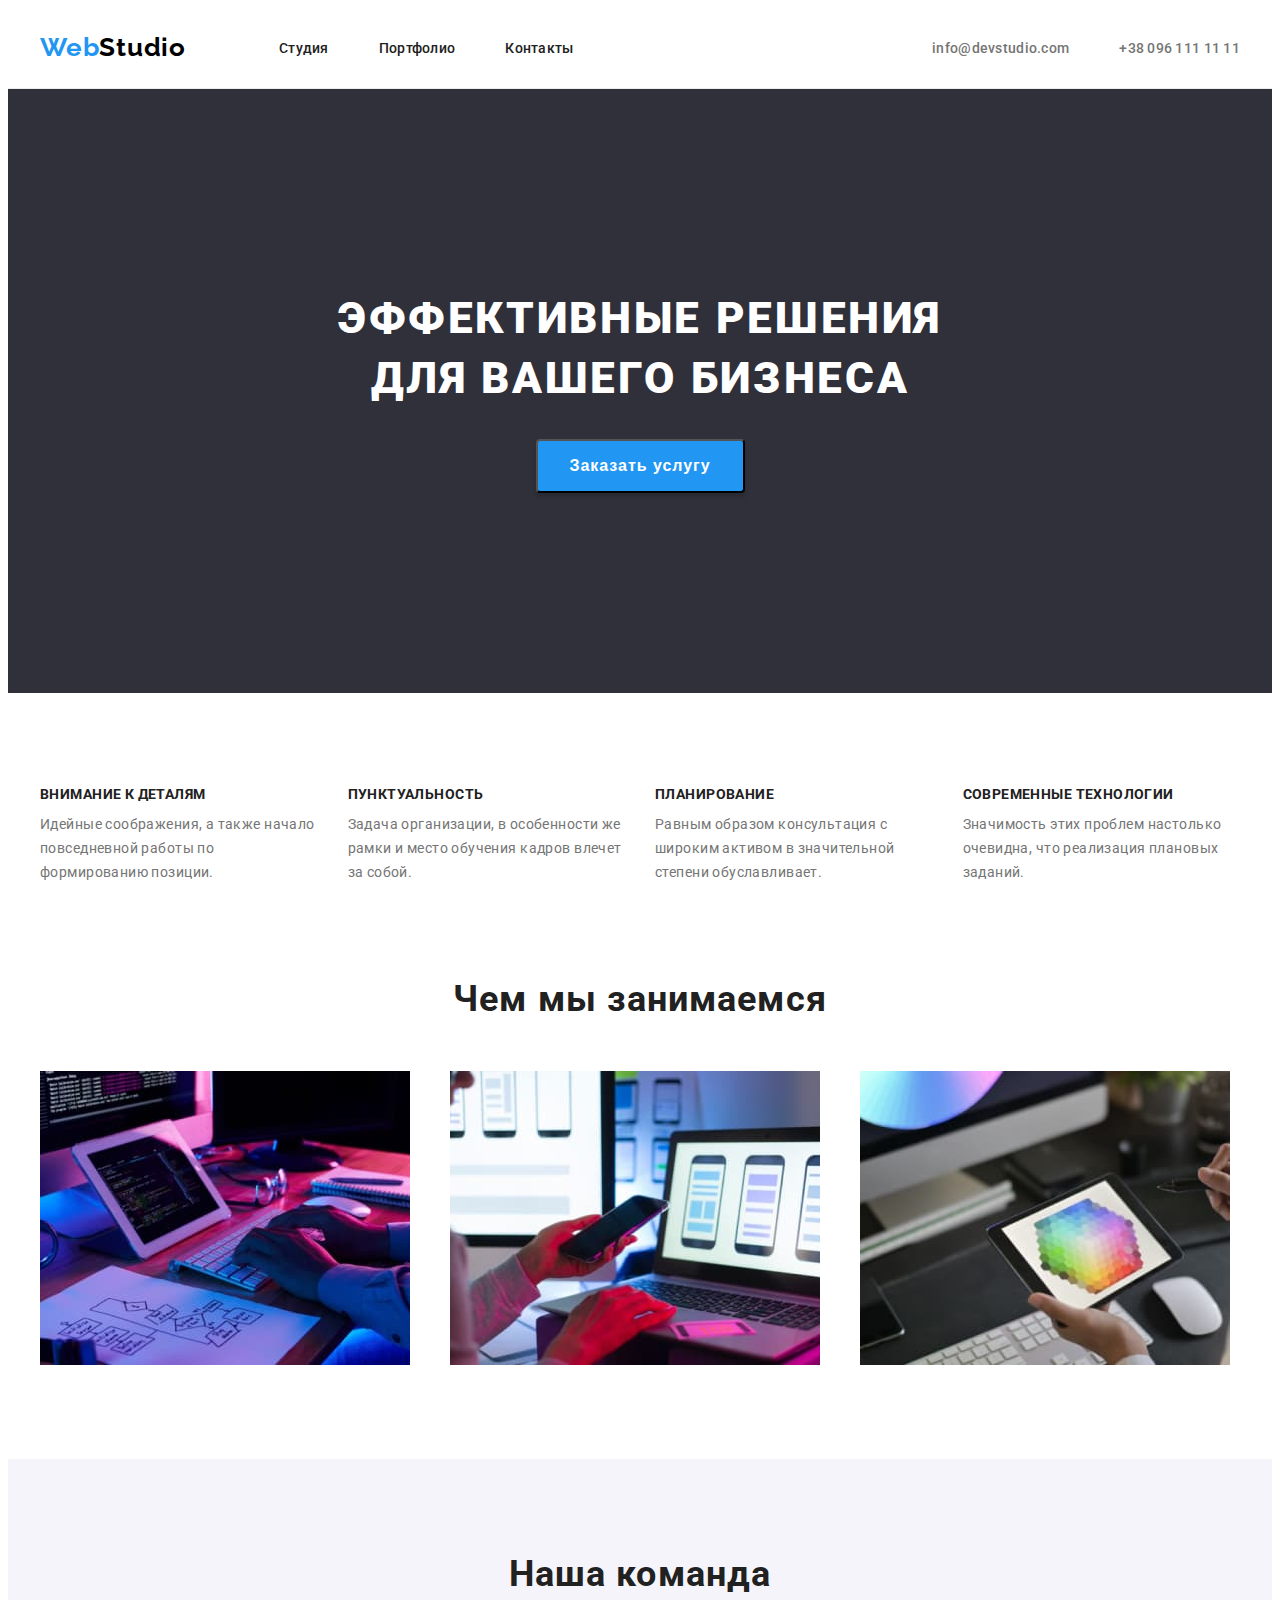
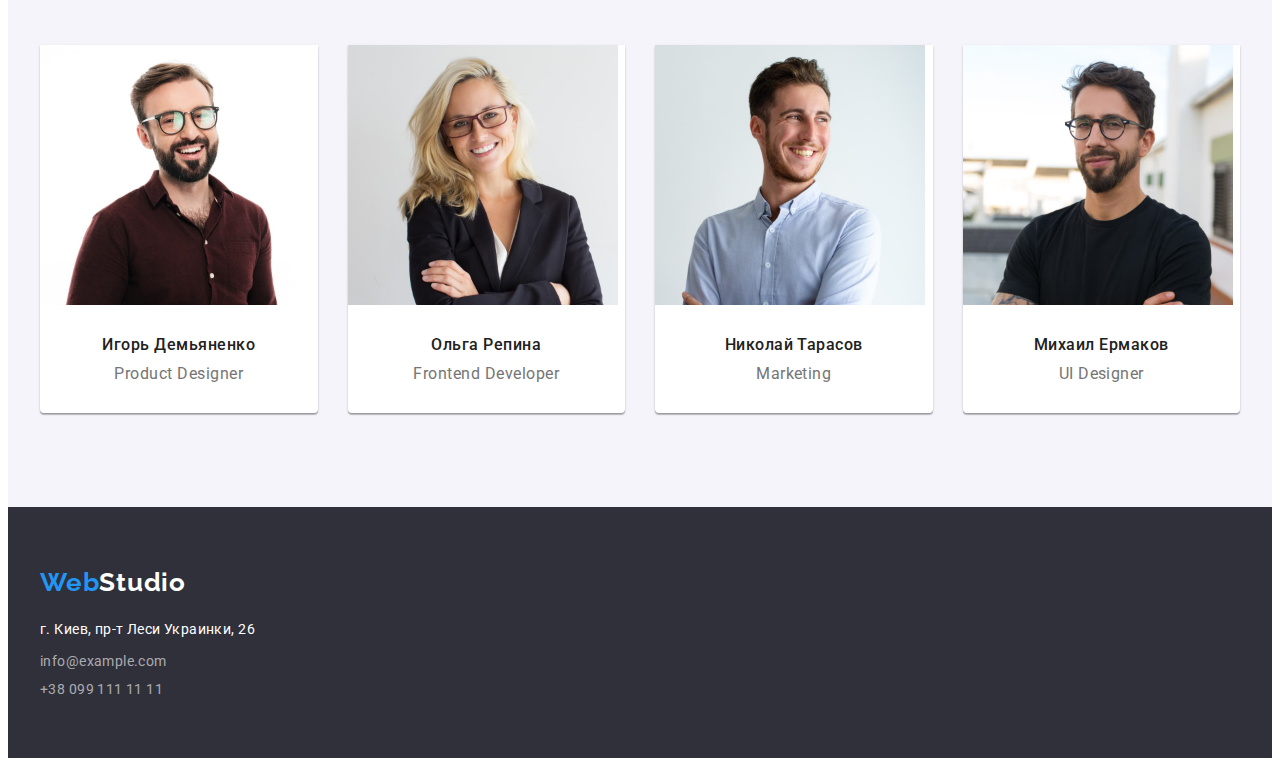
==== index.html @ 50e02115 "Добавлены файлы с ДЗ № 3" ====
<!DOCTYPE html>
<html lang="ru">
<head>
    <meta charset="UTF-8">
    <meta http-equiv="X-UA-Compatible" content="IE=edge">
    <meta name="viewport" content="width=device-width, initial-scale=1.0">
    <title>WebStudio</title>
    <link rel="preconnect" href="https://fonts.gstatic.com">
    <link 
        href="https://fonts.googleapis.com/css2?family=Raleway:wght@700&family=Roboto:wght@400;500;700;900&display=swap"
        rel="stylesheet">
    <link rel="stylesheet" href="https://cdnjs.cloudflare.com/ajax/libs/modern-normalize/1.0.0/modern-normalize.min.css"
        integrity="sha512-ISS7cAi1PEhQ8jnbJpJZMd29NlhNj4AWYyLOSp2CE/CsHxTCu+r+t0D2yoJudVrd0/8fTVPUVDzY5Tvli75u/g=="
        crossorigin="anonymous" />
    <link rel="stylesheet" href="./css/styles.css">
</head>

<body>
    <header class="header">
        <div class="container header-container">
            <nav class="navigation">
                <a class="logo" href="./index.html">
                    <span class="color-web">Web</span>Studio
                </a>
                <ul class="menu list">
                    <li class="menu-item">
                        <a class="menu-link link" href="./index.html" target="_blank" rel="noopener noreferrer">Студия</a>
                    </li>
                    <li class="menu-item">
                        <a class="menu-link link" href="./portfolio.html" rel="noopener noreferrer">Портфолио</a>
                    </li>
                    <li class="menu-item">
                        <a class="menu-link link" href="">Контакты</a>
                    </li>
                </ul>
            </nav>
            <ul class="menu-email-tel">
                <li>
                    <a class="email-link link" href="mailto:info@devstudio.com">info@devstudio.com</a>
                </li>
                <li>
                    <a class="tel-link link" href="tel:+380961111111">+38 096 111 11 11</a>
                </li>
            </ul>
        </div>   
    </header>

    <main>
        <!-- HERO -->
        <section class="hero">
            <div class="container"> 
                <h1 class="hero-title">Эффективные решения <br> для вашего бизнеса</h1>
                <button class="modal-btn" type="button">Заказать услугу</button>
            </div>
        </section>

        <!-- FEATURES -->
        <section class="features section">
            <div class="container">
                <h2 class="visually-hidden">Особенности</h2>
                <ul class="features-list">
                    <li class="features-list-item">
                        <p class="title-description">Внимание к деталям</p>
                        <p class="description">Идейные соображения, а также начало повседневной работы по формированию позиции.</p>
                    </li>

                    <li class="features-list-item">
                        <p class="title-description">Пунктуальность</p>
                        <p class="description">Задача организации, в особенности же рамки и место обучения кадров влечет за собой.</p>
                    </li>
                    
                    <li class="features-list-item">
                        <p class="title-description">Планирование</p>
                        <p class="description">Равным образом консультация с широким активом в значительной степени обуславливает.</p>
                    </li>
                    
                    <li class="features-list-item">
                        <p class="title-description">Современные технологии</p>
                        <p class="description">Значимость этих проблем настолько очевидна, что реализация плановых заданий.</p>
                    </li>
                </ul>
            </div>
        </section>

        <!-- WORK -->
        <section class="work section">
            <div class="container">
                <h2 class="section-title">Чем мы занимаемся</h2>
                <ul class="work-list">
                    <li class="work-list-item">
                        <img src="./images/about-work-1.jpg" alt="Набор кода" width="370" height="294">
                    </li>
                    <li class="work-list-item">
                        <img src="./images/about-work-2.jpg" alt="Програмирование мобильных телефонов" width="370" height="294">
                    </li>
                    <li class="work-list-item">
                        <img src="./images/about-work-3.jpg" alt="Проверка гаджетов" width="370" height="294">
                    </li>
                </ul>
            </div>
        </section>

        <!-- TEAM -->
        <section class="team section">
            <div class="container">
                <h2 class="section-title">Наша команда</h2>
                <ul class="team-list">
                    <li class="team-list-item">
                        <div class="team-list-card">
                            <img src="./images/about-team-igor-2.jpg" alt="фото игоря демьяенка" width="270" height="260">
                            <div class="team-list-content">
                                <h3 class="team-name">Игорь Демьяненко</h3>
                                <p class="team-name-description" lang="en">Product Designer</p>
                            </div>
                        </div>
                    </li>
                    <li class="team-list-item">
                        <div class="team-list-card">
                            <img src="./images/about-team-olha-2.jpg" alt="фото ольги репиной" width="270" height="260">
                            <div class="team-list-content">
                                <h3 class="team-name">Ольга Репина</h3>
                                <p class="team-name-description" lang="en">Frontend Developer</p>
                            </div>
                        </div>
                    </li>
                    <li class="team-list-item">
                        <div class="team-list-card">
                            <img src="./images/about-team-nikolay-2.jpg" alt="фото николая тарасова" width="270" height="260">
                            <div class="team-list-content">
                                <h3 class="team-name">Николай Тарасов</h3>
                                <p class="team-name-description" lang="en">Marketing</p>
                            </div>
                        </div>
                    </li>
                    <li class="team-list-item">
                        <div class="team-list-card">
                            <img src="./images/about-team-michail-2.jpg" alt="фото михаила ермакова" width="270" height="260">
                            <div class="team-list-content">
                                <h3 class="team-name">Михаил Ермаков</h3>
                                <p class="team-name-description" lang="en">UI Designer</p>
                            </div>
                        </div>
                    </li>
                </ul>
            </div>
        </section>
    </main>

    <footer class="footer">
        <div class="container">
            <a class="logo" href="./index.html">
                <span class="color-web">Web</span><span class="color-studio">Studio</span>
            </a>
            <address>
                <ul class="menu-address">
                    <li class="menu-address-item">
                        <a class="menu-address-post link" href="https://goo.gl/maps/db4kn6UmEpZLvk7z7" target="_blank" rel="noopener noreferrer">г. Киев, пр-т Леси Украинки, 26</a>
                    </li>
                    <li class="menu-address-item">
                        <a class="menu-address-email link" href="mailto:info@example.com">info@example.com</a>
                    </li>
                    <li class="menu-address-item">
                        <a class="menu-address-tel link" href="tel:+380991111111">+38 099 111 11 11</a>
                    </li>
                </ul>
            </address>
        </div>
    </footer>   
</body>
</html>
---- css/styles.css ----
:root {
  --main-font: "Roboto", sans-serif;
  --secondary-font: "Raleway", sans-serif;
  --main-color: #212121;
  --secondary-color: #757575;
  --focus-color: #2196f3;
}

h1,
h2,
h3,
h4,
h5,
h6,
p {
  margin-top: 0;
  margin-bottom: 0;
}

ul,
ol {
  margin-top: 0;
  margin-bottom: 0;
  padding-left: 0;
}

img {
  display: block;
}

.list,
.menu-email-tel,
.features-list,
.work-list,
.team-list,
.menu-address,
.portfolio-list,
.portfolio-filter {
  list-style: none;
}

.link,
.logo {
  text-decoration: none;
}

.section {
  padding-top: 94px;
  padding-bottom: 94px;
}

.container {
  width: 1200px;
  padding-left: 15px;
  padding-right: 15px;
  margin: 0 auto;
}

body {
  font-family: var(--main-font);
  background: #ffffff;
}

/* ========== Components ========== */

.logo {
  font-family: var(--secondary-font);
  font-weight: 700;
  font-size: 26px;
  line-height: 1.19;
  letter-spacing: 0.03em;
  color: #000000;
}
.color-web {
  color: var(--focus-color);
}
.section-title {
  font-family: var(--main-font);
  font-weight: 700;
  font-size: 36px;
  line-height: 1.17;
  text-align: center;
  letter-spacing: 0.03em;
  color: var(--main-color);

  margin-bottom: 50px;
}
/* ========== END Components ========== */

/*========== Header ==========*/
.header {
  padding-top: 24px;
  padding-bottom: 25px;
  border-bottom: 1px solid #ececec;
}

.header-container {
  display: flex;
  align-items: center;
}

.navigation,
.menu-email-tel {
  display: flex;
  align-items: center;
}

.menu {
  display: flex;
}

.logo {
  margin-right: 93px;
}

.menu-item:not(:last-child) {
  margin-right: 50px;
}

.menu-email-tel {
  margin-left: auto;
}

.email-link {
  margin-right: 50px;
}
.email-link .header {
  background: #ffffff;
}
.menu-link {
  font-weight: 500;
  font-size: 14px;
  line-height: 1.14;
  letter-spacing: 0.02em;
  color: var(--main-color);
  padding-top: 30px;
  padding-bottom: 30px;
}

.email-link,
.tel-link {
  font-weight: 500;
  font-size: 14px;
  line-height: 1.14;
  letter-spacing: 0.02em;
  color: var(--secondary-color);
  padding-top: 30px;
  padding-bottom: 30px;
}

.menu-link:hover,
.menu-link:focus,
.email-link:hover,
.email-link:focus,
.tel-link:hover,
.tel-link:focus {
  color: var(--focus-color);
}
/*========== END Header ==========*/

/* Main */

/*========== Hero ========== */
.hero {
  background: #2f303a;
  text-align: center;
  padding-top: 200px;
  padding-bottom: 200px;
}
.hero-title {
  font-weight: 900;
  font-size: 44px;
  line-height: 1.36;
  letter-spacing: 0.06em;
  text-transform: uppercase;
  color: #ffffff;

  margin-bottom: 30px;
}

.modal-btn {
  box-shadow: 0px 4px 4px rgba(0, 0, 0, 0.15);
  border-radius: 4px;
  padding: 10px 32px;

  font-weight: 700;
  font-size: 16px;
  line-height: 1.88;
  letter-spacing: 0.06em;
  color: #ffffff;
  background: var(--focus-color);
  cursor: pointer;
}

.modal-btn:hover,
.modal-btn:focus {
  background-color: #188ce8;
}
/*========== END Hero ========== */

/*========== FEATURES ========== */
.visually-hidden {
  position: absolute;
  width: 1px;
  height: 1px;
  margin: -1px;
  border: 0;
  padding: 0;

  white-space: nowrap;
  clip-path: inset(100%);
  clip: rect(0 0 0 0);
  overflow: hidden;
}

.title-description {
  font-family: var(--main-font);
  font-weight: 700;
  font-size: 14px;
  line-height: 1.14;
  letter-spacing: 0.03em;
  text-transform: uppercase;
  color: var(--main-color);

  margin-bottom: 10px;
}

.description {
  font-family: var(--main-font);
  font-weight: 400;
  font-size: 14px;
  line-height: 1.71;
  letter-spacing: 0.03em;
  color: var(--secondary-color);
}

.features-list {
  display: flex;
  margin-left: -30px;
  margin-top: -30px;
}

.features-list-item {
  width: 100%;
  margin-left: 30px;
  margin-top: 30px;
}

/*========== END FEATURES ========== */

/*========== WORK ========== */
.work {
  padding-top: 0;
}
.work-list {
  display: flex;
  flex-wrap: wrap;
  margin-left: -30px;
  margin-top: -30px;
}

.work-list-item {
  margin-left: 30px;
  margin-top: 30px;
  flex-basis: calc((100% - 90px) / 3);
}

/*========== END WORK ========== */

/*========== TEAM ========== */

.team {
  background: #f5f4fa;
}

.team-name {
  font-family: var(--main-font);
  font-weight: 500;
  font-size: 16px;
  line-height: 1.19;
  letter-spacing: 0.03em;
  color: var(--main-color);
}
.team-name-description {
  font-family: var(--main-font);
  font-weight: 400;
  font-size: 16px;
  line-height: 1.19;
  letter-spacing: 0.03em;
  color: var(--secondary-color);
}

.team-list {
  display: flex;
  flex-wrap: wrap;
  margin-left: -30px;
  margin-top: -30px;
}

.team-list-item {
  margin-left: 30px;
  margin-top: 30px;
  flex-basis: calc((100% - 120px) / 4);
}

.team-name {
  margin-bottom: 10px;
  text-align: center;
}

.team-name-description {
  text-align: center;
}

.team-list-card {
  background: #ffffff;
  box-shadow: 0px 1px 3px rgba(0, 0, 0, 0.12), 0px 1px 1px rgba(0, 0, 0, 0.14),
    0px 2px 1px rgba(0, 0, 0, 0.2);
  border-radius: 0px 0px 4px 4px;
}

.team-list-content {
  padding: 30px 0;
}
/*========== END TEAM ========== */

/*========== FOOTER ========== */
.footer {
  padding-top: 60px;
  padding-bottom: 60px;
  background: #2f303a;
}

.color-studio {
  color: #ffffff;
}

.menu-address {
  margin-top: 20px;
}

.menu-address-item:not(:last-child) {
  margin-bottom: 9px;
}

.menu-address-post {
  font-family: var(--main-font);
  font-style: normal;
  font-weight: 400;
  font-size: 14px;
  line-height: 1.71;
  letter-spacing: 0.03em;
  color: #ffffff;
}

.menu-address-email {
  font-family: var(--main-font);
  font-style: normal;
  font-weight: 400;
  font-size: 14px;
  line-height: 1.17;
  letter-spacing: 0.03em;
  color: rgba(255, 255, 255, 0.6);
}

.menu-address-tel {
  font-family: var(--main-font);
  font-style: normal;
  font-weight: 400;
  font-size: 14px;
  line-height: 1.17;
  letter-spacing: 0.03em;
  color: rgba(255, 255, 255, 0.6);
}
/*========== END FOOTER ========== */

/*========== PORTFOLIO ========== PAGE =============== */

/* ======= PORTFOLIO FILTER ============= */
.portfolio-button {
  font-family: var(--main-font);
  font-weight: 500;
  font-size: 16px;
  line-height: 1.63;
  text-align: center;
  letter-spacing: 0.03em;
  color: var(--main-color);
  cursor: pointer;

  background: #f5f4fa;
  border-radius: 4px;
  border-width: 0px;

  padding: 6px 22px;
}
.portfolio-button:hover,
.portfolio-button:focus {
  color: white;
  background-color: var(--focus-color);
}

.portfolio-filter {
  display: flex;
  justify-content: center;
}

.portfolio-filter-item:not(:last-child) {
  margin-right: 8px;
  margin-bottom: 50px;
}

/* ======= END PORTFOLIO FILTER ============= */

/* ======= PORTFOLIO LIST ============= */

.portfolio-image-title {
  font-weight: 700;
  font-size: 18px;
  line-height: 2;
  letter-spacing: 0.06em;
  color: var(--main-color);
}

.portfolio-image-description {
  font-weight: 400;
  font-size: 16px;
  line-height: 1.88;
  letter-spacing: 0.03em;
  color: var(--secondary-color);

  margin-top: 4px;
}

.portfolio-list {
  display: flex;
  flex-wrap: wrap;
  margin-left: -30px;
  margin-top: -30px;
}

.portfolio-list-item {
  flex-basis: calc((100% - 90px) / 3);
  margin-left: 30px;
  margin-top: 30px;
}

.portfolio-list-content {
  padding: 20px 24px;
  border: 1px solid #eeeeee;
}

/* ======= END PORTFOLIO LIST ============= */
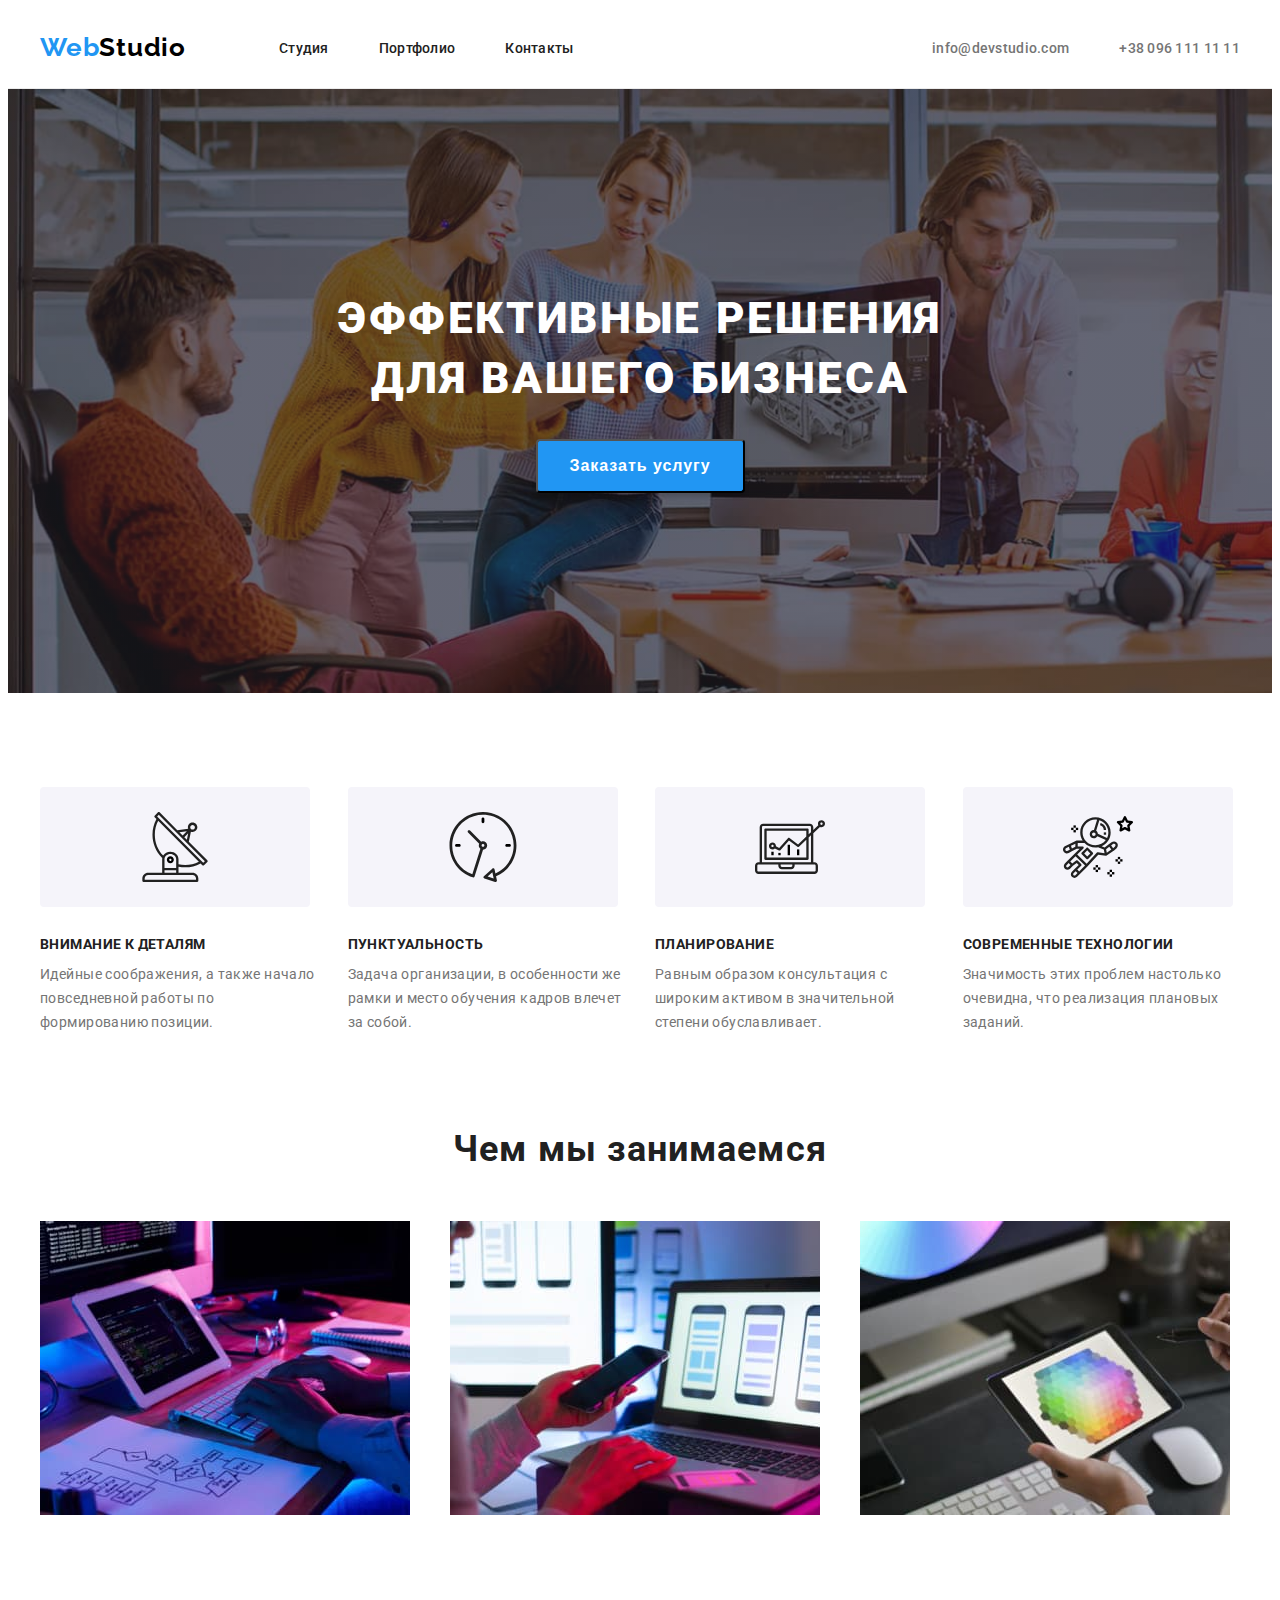
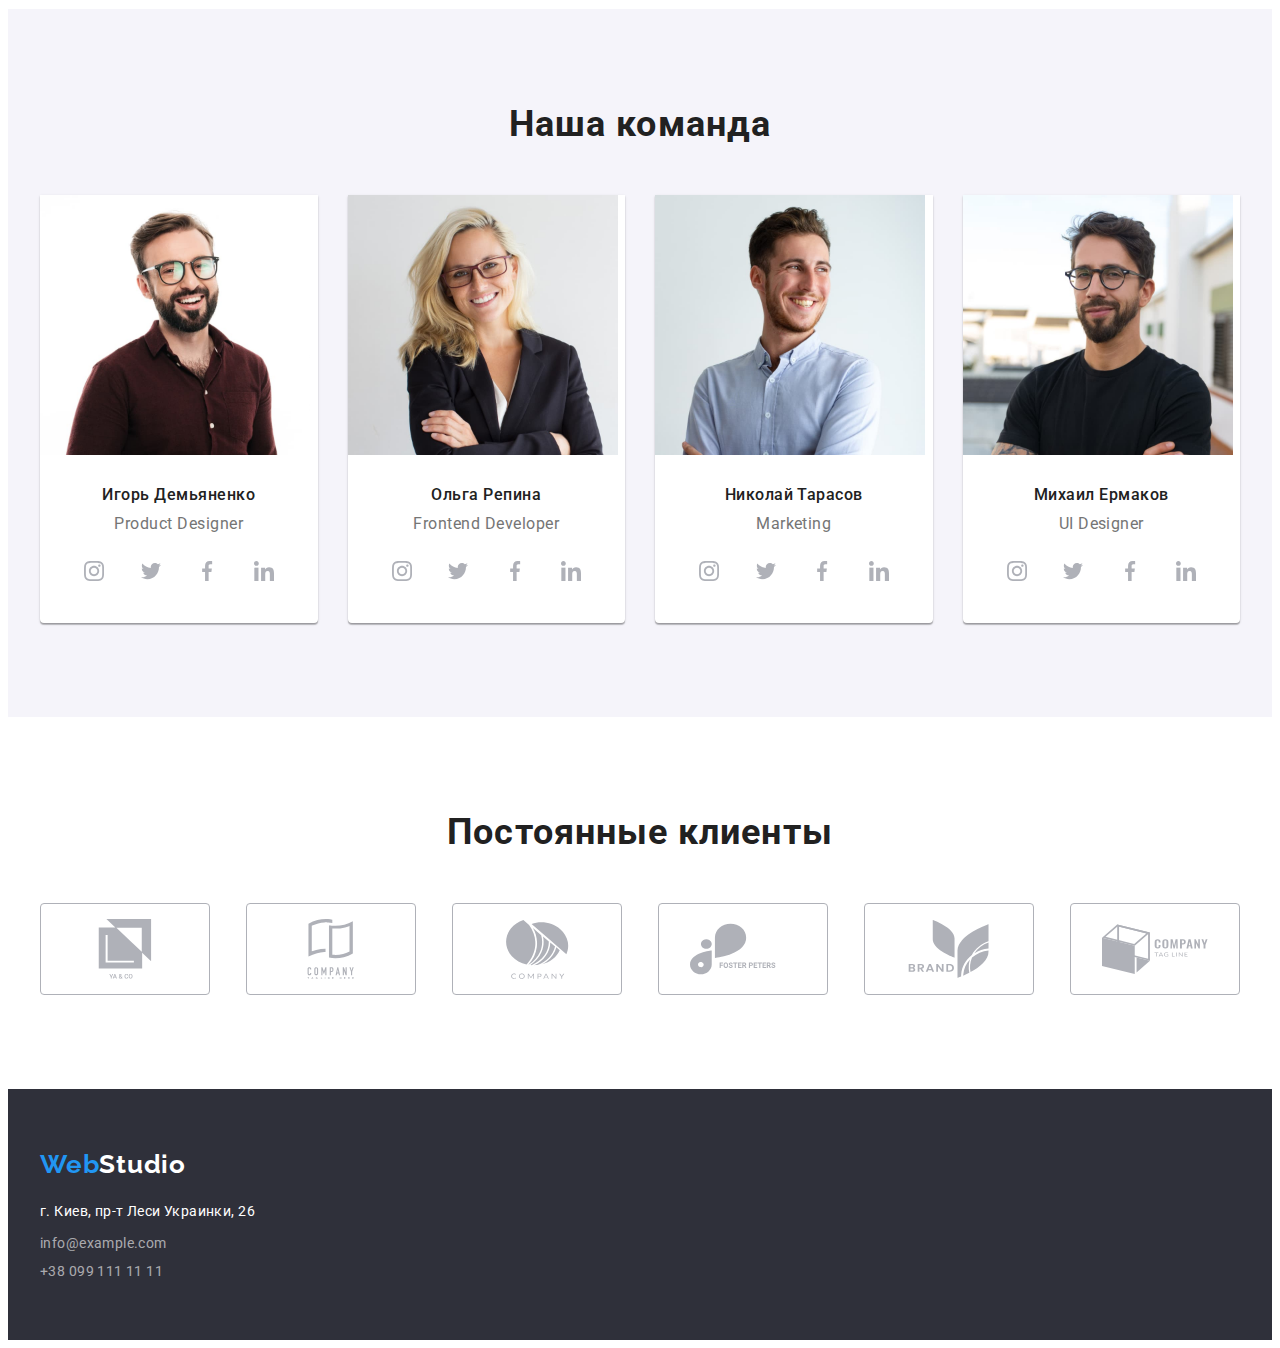
==== commit d74a04d5: "Добавлены свг в Особенности, Команду и Клиенты" ====
--- a/index.html
+++ b/index.html
@@ -55,26 +55,46 @@
         </section>
 
         <!-- FEATURES -->
-        <section class="features section">
+        <section class="features">
             <div class="container">
                 <h2 class="visually-hidden">Особенности</h2>
                 <ul class="features-list">
                     <li class="features-list-item">
+                        <div class="box">
+                            <svg class="box-icon">
+                                <use href="./images/sprite.svg#antenna"></use>
+                            </svg>
+                        </div>
                         <p class="title-description">Внимание к деталям</p>
                         <p class="description">Идейные соображения, а также начало повседневной работы по формированию позиции.</p>
                     </li>
 
                     <li class="features-list-item">
+                        <div class="box">
+                            <svg class="box-icon">
+                                <use href="./images/sprite.svg#clock"></use>
+                            </svg>
+                        </div>
                         <p class="title-description">Пунктуальность</p>
                         <p class="description">Задача организации, в особенности же рамки и место обучения кадров влечет за собой.</p>
                     </li>
                     
                     <li class="features-list-item">
+                        <div class="box">
+                            <svg class="box-icon">
+                                <use href="./images/sprite.svg#diagram"></use>
+                            </svg>
+                        </div>
                         <p class="title-description">Планирование</p>
                         <p class="description">Равным образом консультация с широким активом в значительной степени обуславливает.</p>
                     </li>
                     
                     <li class="features-list-item">
+                        <div class="box">
+                            <svg class="box-icon">
+                                <use href="./images/sprite.svg#astronaut"></use>
+                            </svg>
+                        </div>
                         <p class="title-description">Современные технологии</p>
                         <p class="description">Значимость этих проблем настолько очевидна, что реализация плановых заданий.</p>
                     </li>
@@ -111,6 +131,36 @@
                             <div class="team-list-content">
                                 <h3 class="team-name">Игорь Демьяненко</h3>
                                 <p class="team-name-description" lang="en">Product Designer</p>
+                                <ul class="social-list list">
+                                    <li class="social-list-item">
+                                        <a href="" class="social-list-link link">
+                                            <svg class="social-list-icon">
+                                                <use href="./images/sprite.svg#instagram"></use>
+                                            </svg>
+                                        </a>
+                                    </li>
+                                    <li class="social-list-item">
+                                        <a href="" class="social-list-link link">
+                                            <svg class="social-list-icon">
+                                                <use href="./images/sprite.svg#twitter"></use>
+                                            </svg>
+                                        </a>
+                                    </li>
+                                    <li class="social-list-item">
+                                        <a href="" class="social-list-link link">
+                                            <svg class="social-list-icon">
+                                                <use href="./images/sprite.svg#facebook"></use>
+                                            </svg>
+                                        </a>
+                                    </li>
+                                    <li class="social-list-item">
+                                        <a href="" class="social-list-link link">
+                                            <svg class="social-list-icon">
+                                                <use href="./images/sprite.svg#linkedin"></use>
+                                            </svg>
+                                        </a>
+                                    </li>
+                                </ul>
                             </div>
                         </div>
                     </li>
@@ -120,6 +170,36 @@
                             <div class="team-list-content">
                                 <h3 class="team-name">Ольга Репина</h3>
                                 <p class="team-name-description" lang="en">Frontend Developer</p>
+                                <ul class="social-list list">
+                                    <li class="social-list-item">
+                                        <a href="" class="social-list-link link">
+                                            <svg class="social-list-icon">
+                                                <use href="./images/sprite.svg#instagram"></use>
+                                            </svg>
+                                        </a>
+                                    </li>
+                                    <li class="social-list-item">
+                                        <a href="" class="social-list-link link">
+                                            <svg class="social-list-icon">
+                                                <use href="./images/sprite.svg#twitter"></use>
+                                            </svg>
+                                        </a>
+                                    </li>
+                                    <li class="social-list-item">
+                                        <a href="" class="social-list-link link">
+                                            <svg class="social-list-icon">
+                                                <use href="./images/sprite.svg#facebook"></use>
+                                            </svg>
+                                        </a>
+                                    </li>
+                                    <li class="social-list-item">
+                                        <a href="" class="social-list-link link">
+                                            <svg class="social-list-icon">
+                                                <use href="./images/sprite.svg#linkedin"></use>
+                                            </svg>
+                                        </a>
+                                    </li>
+                                </ul>
                             </div>
                         </div>
                     </li>
@@ -129,6 +209,36 @@
                             <div class="team-list-content">
                                 <h3 class="team-name">Николай Тарасов</h3>
                                 <p class="team-name-description" lang="en">Marketing</p>
+                                <ul class="social-list list">
+                                    <li class="social-list-item">
+                                        <a href="" class="social-list-link link">
+                                            <svg class="social-list-icon">
+                                                <use href="./images/sprite.svg#instagram"></use>
+                                            </svg>
+                                        </a>
+                                    </li>
+                                    <li class="social-list-item">
+                                        <a href="" class="social-list-link link">
+                                            <svg class="social-list-icon">
+                                                <use href="./images/sprite.svg#twitter"></use>
+                                            </svg>
+                                        </a>
+                                    </li>
+                                    <li class="social-list-item">
+                                        <a href="" class="social-list-link link">
+                                            <svg class="social-list-icon">
+                                                <use href="./images/sprite.svg#facebook"></use>
+                                            </svg>
+                                        </a>
+                                    </li>
+                                    <li class="social-list-item">
+                                        <a href="" class="social-list-link link">
+                                            <svg class="social-list-icon">
+                                                <use href="./images/sprite.svg#linkedin"></use>
+                                            </svg>
+                                        </a>
+                                    </li>
+                                </ul>                            
                             </div>
                         </div>
                     </li>
@@ -138,6 +248,36 @@
                             <div class="team-list-content">
                                 <h3 class="team-name">Михаил Ермаков</h3>
                                 <p class="team-name-description" lang="en">UI Designer</p>
+                                <ul class="social-list list">
+                                    <li class="social-list-item">
+                                        <a href="" class="social-list-link link">
+                                            <svg class="social-list-icon">
+                                                <use href="./images/sprite.svg#instagram"></use>
+                                            </svg>
+                                        </a>
+                                    </li>
+                                    <li class="social-list-item">
+                                        <a href="" class="social-list-link link">
+                                            <svg class="social-list-icon">
+                                                <use href="./images/sprite.svg#twitter"></use>
+                                            </svg>
+                                        </a>
+                                    </li>
+                                    <li class="social-list-item">
+                                        <a href="" class="social-list-link link">
+                                            <svg class="social-list-icon">
+                                                <use href="./images/sprite.svg#facebook"></use>
+                                            </svg>
+                                        </a>
+                                    </li>
+                                    <li class="social-list-item">
+                                        <a href="" class="social-list-link link">
+                                            <svg class="social-list-icon">
+                                                <use href="./images/sprite.svg#linkedin"></use>
+                                            </svg>
+                                        </a>
+                                    </li>
+                                </ul>                            
                             </div>
                         </div>
                     </li>
@@ -145,6 +285,58 @@
             </div>
         </section>
     </main>
+
+        <!-- CLIENTS -->
+        <section class="work section">
+            <div class="container">
+                <h2 class="section-title">Постоянные клиенты</h2>
+                <ul class="client-list list">
+                    <li class="client-list-item">
+                        <a href="" class="client-list-link link">
+                            <svg class="client-list-icon">
+                                <use href="./images/sprite.svg#client-1"></use>
+                            </svg>
+                        </a>
+                    </li>
+                    <li class="client-list-item">
+                        <a href="" class="client-list-link link">
+                            <svg class="client-list-icon">
+                                <use href="./images/sprite.svg#client-2"></use>
+                            </svg>
+                        </a>
+                    </li>
+                    <li class="client-list-item">
+                        <a href="" class="client-list-link link">
+                            <svg class="client-list-icon">
+                                <use href="./images/sprite.svg#client-3"></use>
+                            </svg>
+                        </a>
+                    </li>
+                    <li class="client-list-item">
+                        <a href="" class="client-list-link link">
+                            <svg class="client-list-icon">
+                                <use href="./images/sprite.svg#client-4"></use>
+                            </svg>
+                        </a>
+                    </li>
+                    <li class="client-list-item">
+                        <a href="" class="client-list-link link">
+                            <svg class="client-list-icon">
+                                <use href="./images/sprite.svg#client-5"></use>
+                            </svg>
+                        </a>
+                    </li>
+                    <li class="client-list-item">
+                        <a href="" class="client-list-link link">
+                            <svg class="client-list-icon">
+                                <use href="./images/sprite.svg#client-6"></use>
+                            </svg>
+                        </a>
+                    </li>
+                </ul>
+            </div>
+        </section>
+
 
     <footer class="footer">
         <div class="container">
--- a/css/styles.css
+++ b/css/styles.css
@@ -156,16 +156,24 @@
 .tel-link:focus {
   color: var(--focus-color);
 }
+
 /*========== END Header ==========*/
 
 /* Main */
 
 /*========== Hero ========== */
 .hero {
-  background: #2f303a;
+  background: #c4c4c4;
   text-align: center;
   padding-top: 200px;
   padding-bottom: 200px;
+
+  background-image: linear-gradient(
+      rgba(47, 48, 58, 0.4),
+      rgba(47, 48, 58, 0.4)
+    ),
+    url(../images/hero.jpg);
+  background-size: cover;
 }
 .hero-title {
   font-weight: 900;
@@ -199,6 +207,10 @@
 /*========== END Hero ========== */
 
 /*========== FEATURES ========== */
+.features {
+  padding-top: 94px;  
+}
+
 .visually-hidden {
   position: absolute;
   width: 1px;
@@ -246,12 +258,31 @@
   margin-top: 30px;
 }
 
+.box {
+  width: 270px;
+  height: 120px;
+  display: flex;
+  align-items: center;
+  justify-content: center;
+  background: #F5F4FA;
+  border-radius: 4px;
+  margin-bottom: 30px;
+}
+
+.box-icon {
+  width: 70px;
+  height: 70px; 
+}
+
+}
+
 /*========== END FEATURES ========== */
 
 /*========== WORK ========== */
 .work {
-  padding-top: 0;
-}
+  padding-top: 94px;
+}
+
 .work-list {
   display: flex;
   flex-wrap: wrap;
@@ -310,6 +341,7 @@
 
 .team-name-description {
   text-align: center;
+  margin-bottom: 16px;
 }
 
 .team-list-card {
@@ -320,9 +352,81 @@
 }
 
 .team-list-content {
-  padding: 30px 0;
+  padding: 30px 32px;
+}
+
+.social-list-icon {
+  width: 20px;
+  height: 20px;
+  fill: #AFB1B8;
+;
+}
+
+.social-list {
+  display: flex;
+  justify-content: space-between;
+}
+
+.social-list-link {
+  display: flex;
+  justify-content: center;
+  align-items: center;
+  width: 44px;
+  height: 44px;
+  background-color: #ffffff;
+  border-radius: 50%;
+}
+
+.social-list-link:hover,
+.social-list-link:focus {
+  background-color: var(--focus-color);
+}
+
+.social-list-link:hover .social-list-icon,
+.social-list-link:focus .social-list-icon {
+  fill: #ffffff;
 }
 /*========== END TEAM ========== */
+
+/*========== CLIENTS ========== */
+.client-list-icon {
+  width: 106px;
+  height: 60px;
+  fill: #AFB1B8;
+}
+
+.client-list {
+  display: flex;
+  justify-content: space-between;
+  margin-top: 50px;
+}
+
+.client-list-link {
+  display: flex;
+  justify-content: center;
+  align-items: center;
+  width: 170px;
+  height: 92px;
+  border: 1px solid #AFB1B8;
+  box-sizing: border-box;
+  border-radius: 4px;
+}
+
+.client-list-link:hover,
+.client-list-link:focus {
+  border-color: var(--focus-color);
+}
+
+.client-list-link:hover .client-list-icon,
+.client-list-link:focus .client-list-icon {
+  fill: var(--focus-color);
+}
+
+
+/*========== END CLIENTS ========== */
+
+
+
 
 /*========== FOOTER ========== */
 .footer {
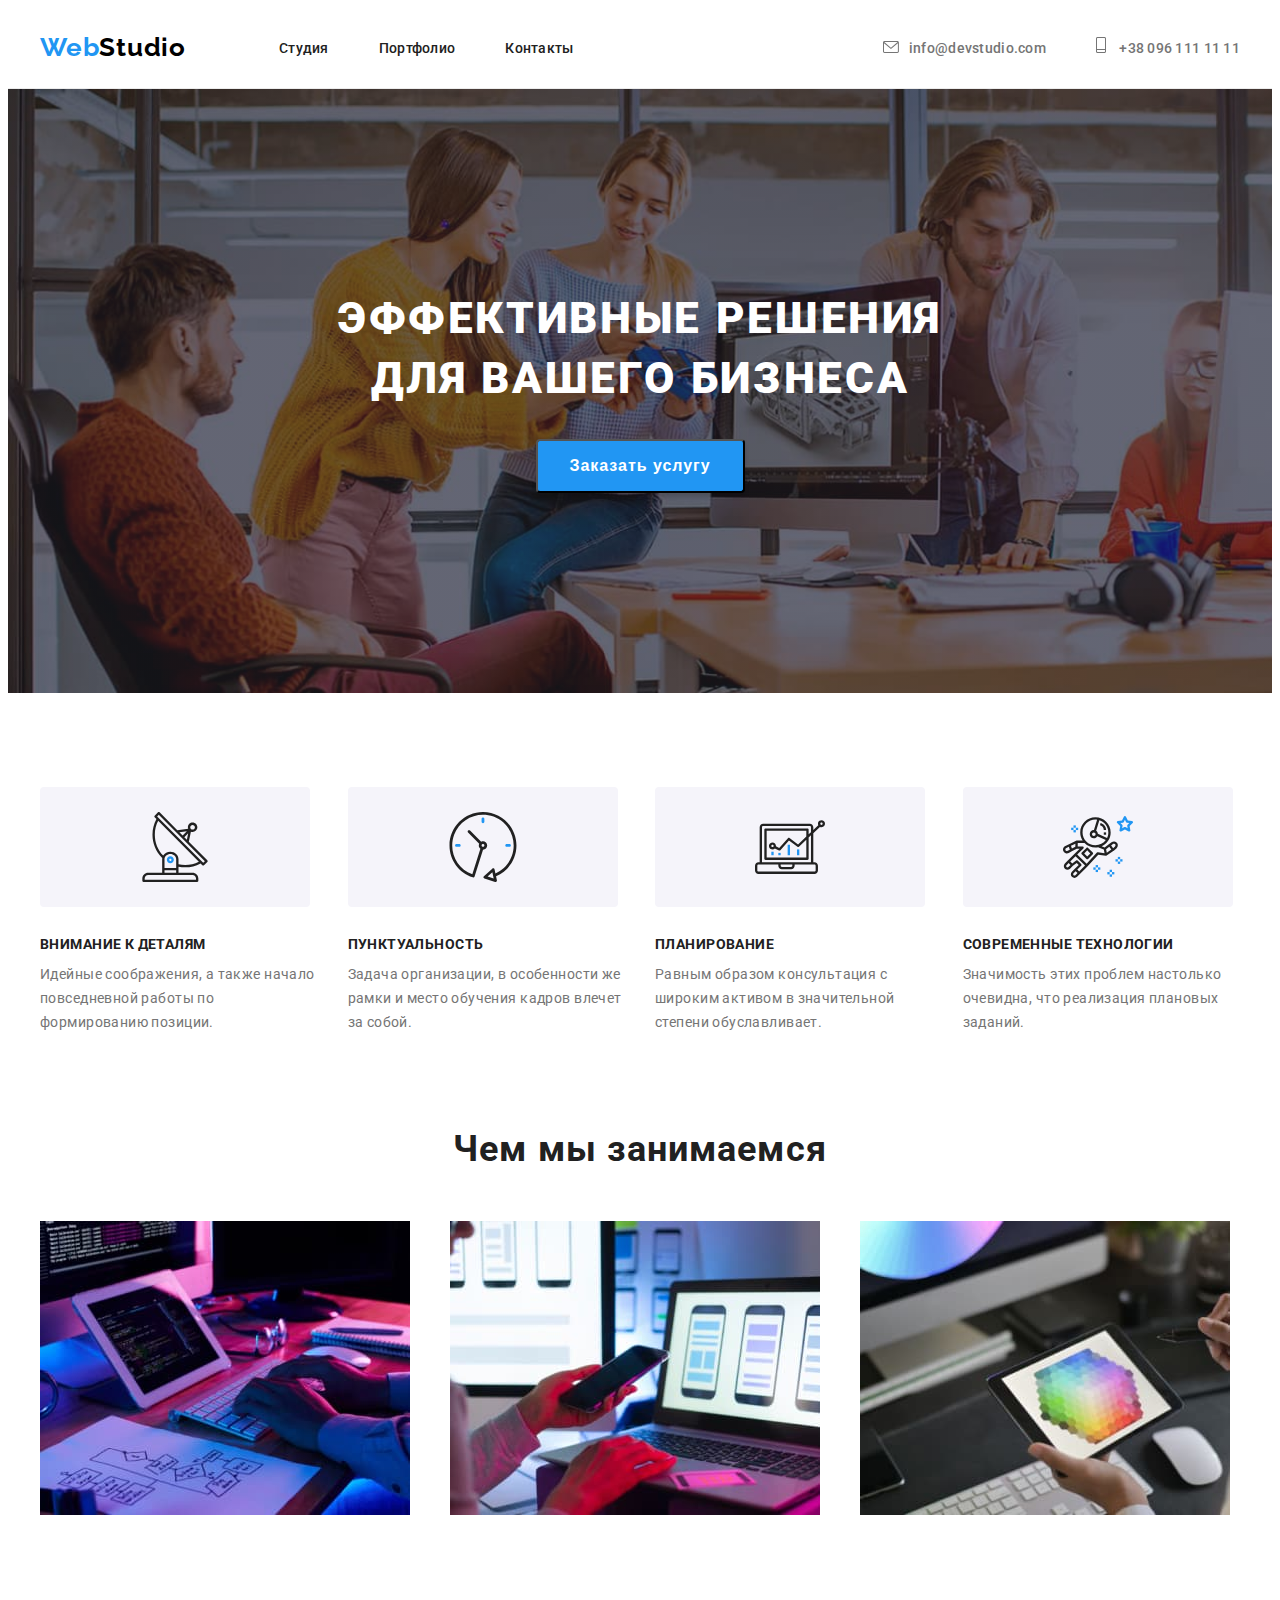
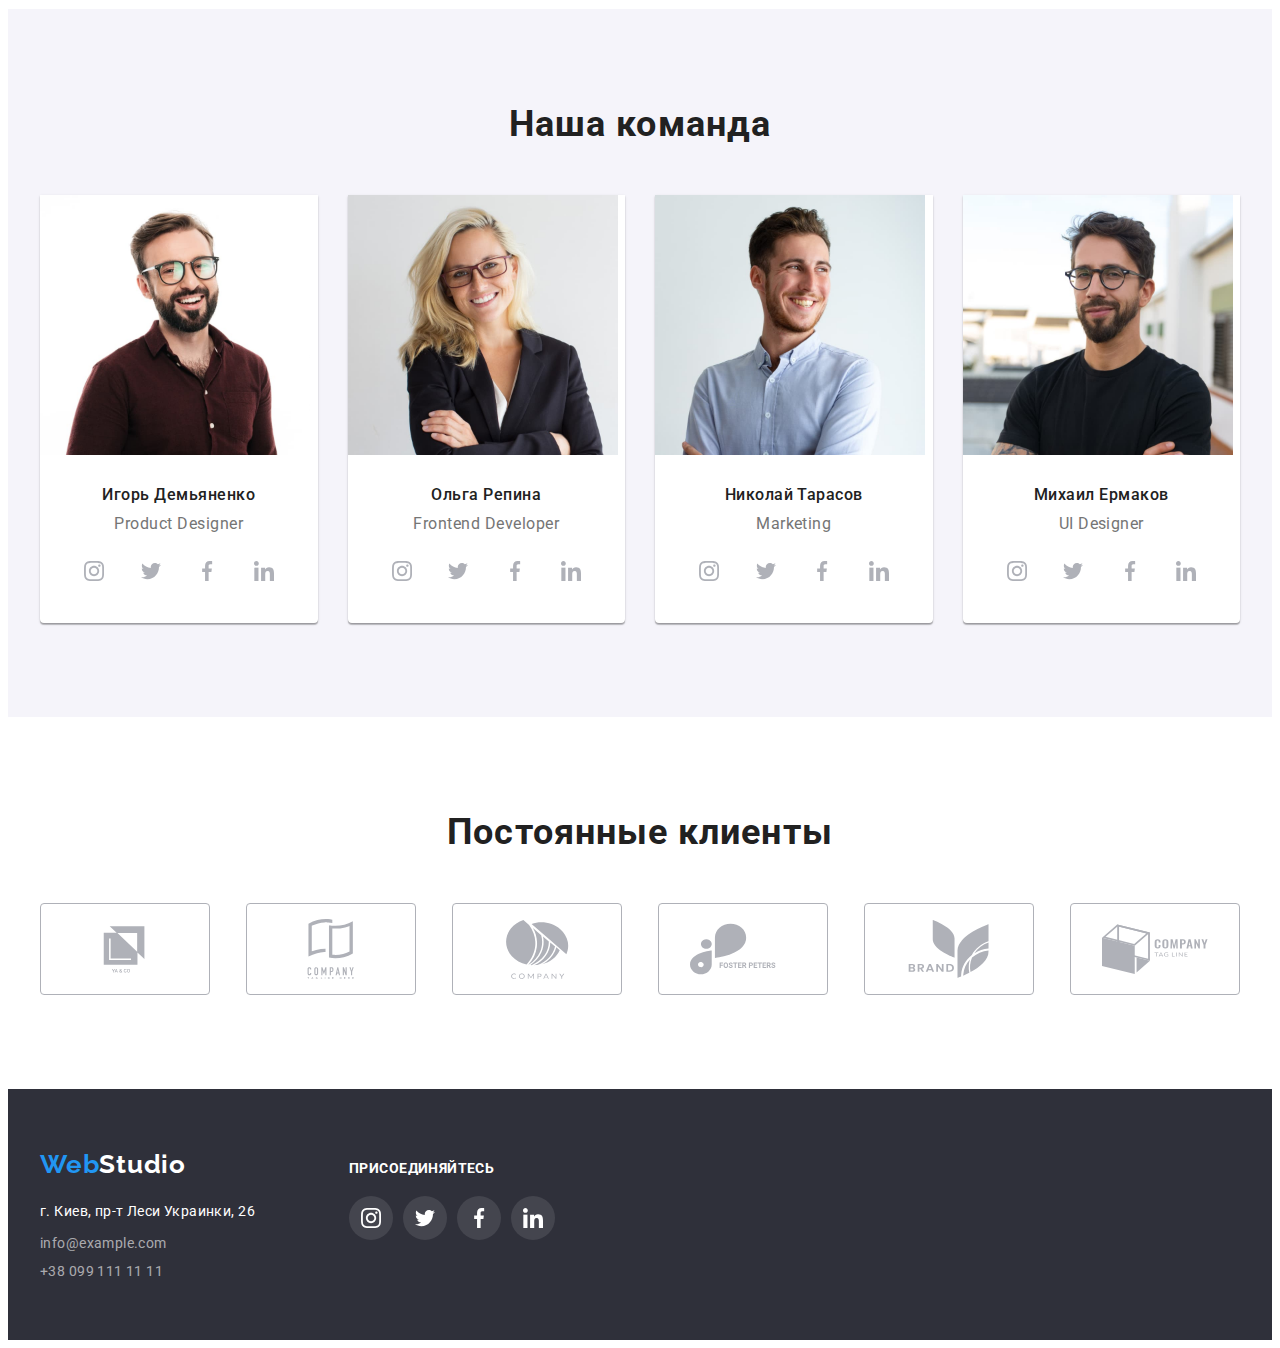
==== commit aa31cd9f: "ДЗ на проверку" ====
--- a/index.html
+++ b/index.html
@@ -36,10 +36,17 @@
             </nav>
             <ul class="menu-email-tel">
                 <li>
-                    <a class="email-link link" href="mailto:info@devstudio.com">info@devstudio.com</a>
+                    <a class="email-link link" href="mailto:info@devstudio.com">
+                        <svg class="email-icon" width="16" height="12">
+                            <use href="./images/sprite.svg#envelope"></use>
+                        </svg>info@devstudio.com</a>
                 </li>
                 <li>
-                    <a class="tel-link link" href="tel:+380961111111">+38 096 111 11 11</a>
+                    <a class="tel-link link" href="tel:+380961111111">
+                        <svg class="phone-icon" width="10" height="16">
+                            <use href="./images/sprite.svg#phone"></use>
+                        </svg>
+                        +38 096 111 11 11</a>
                 </li>
             </ul>
         </div>   
@@ -283,7 +290,7 @@
                     </li>
                 </ul>
             </div>
-        </section>
+        </section>  
     </main>
 
         <!-- CLIENTS -->
@@ -339,24 +346,60 @@
 
 
     <footer class="footer">
-        <div class="container">
-            <a class="logo" href="./index.html">
-                <span class="color-web">Web</span><span class="color-studio">Studio</span>
-            </a>
-            <address>
-                <ul class="menu-address">
-                    <li class="menu-address-item">
-                        <a class="menu-address-post link" href="https://goo.gl/maps/db4kn6UmEpZLvk7z7" target="_blank" rel="noopener noreferrer">г. Киев, пр-т Леси Украинки, 26</a>
-                    </li>
-                    <li class="menu-address-item">
-                        <a class="menu-address-email link" href="mailto:info@example.com">info@example.com</a>
-                    </li>
-                    <li class="menu-address-item">
-                        <a class="menu-address-tel link" href="tel:+380991111111">+38 099 111 11 11</a>
-                    </li>
-                </ul>
-            </address>
+        <div class="container address-social-box">
+            <div class="logo-menu-address">
+                <a class="logo" href="./index.html">
+                    <span class="color-web">Web</span><span class="color-studio">Studio</span>
+                </a>
+                <address>
+                    <ul class="menu-address">
+                        <li class="menu-address-item">
+                            <a class="menu-address-post link" href="https://goo.gl/maps/db4kn6UmEpZLvk7z7" target="_blank" rel="noopener noreferrer">г. Киев, пр-т Леси Украинки, 26</a>
+                        </li>
+                        <li class="menu-address-item">
+                            <a class="menu-address-email link" href="mailto:info@example.com">info@example.com</a>
+                        </li>
+                        <li class="menu-address-item">
+                            <a class="menu-address-tel link" href="tel:+380991111111">+38 099 111 11 11</a>
+                        </li>
+                    </ul>
+                </address>
+            </div>
+            <div class="footer-social-list">
+                <p class="offer-title">присоединяйтесь</p>
+                <ul class="social-list list">
+                    <li class="social-list-item">
+                        <a href="" class="social-list-link link">
+                            <svg class="social-list-icon">
+                                <use href="./images/sprite.svg#instagram"></use>
+                            </svg>
+                        </a>
+                    </li>
+                    <li class="social-list-item">
+                        <a href="" class="social-list-link link">
+                            <svg class="social-list-icon">
+                                <use href="./images/sprite.svg#twitter"></use>
+                            </svg>
+                        </a>
+                    </li>
+                    <li class="social-list-item">
+                        <a href="" class="social-list-link link">
+                            <svg class="social-list-icon">
+                                <use href="./images/sprite.svg#facebook"></use>
+                            </svg>
+                        </a>
+                    </li>
+                    <li class="social-list-item">
+                        <a href="" class="social-list-link link">
+                            <svg class="social-list-icon">
+                                <use href="./images/sprite.svg#linkedin"></use>
+                            </svg>
+                        </a>
+                    </li>
+                </ul>
+            </div>
         </div>
+    
     </footer>   
 </body>
 </html> --- a/css/styles.css
+++ b/css/styles.css
@@ -157,6 +157,12 @@
   color: var(--focus-color);
 }
 
+.email-icon,
+.phone-icon {
+  margin-right: 10px;
+  fill: currentColor;
+}
+
 /*========== END Header ==========*/
 
 /* Main */
@@ -208,7 +214,7 @@
 
 /*========== FEATURES ========== */
 .features {
-  padding-top: 94px;  
+  padding-top: 94px;
 }
 
 .visually-hidden {
@@ -264,16 +270,14 @@
   display: flex;
   align-items: center;
   justify-content: center;
-  background: #F5F4FA;
+  background: #f5f4fa;
   border-radius: 4px;
   margin-bottom: 30px;
 }
 
 .box-icon {
   width: 70px;
-  height: 70px; 
-}
-
+  height: 70px;
 }
 
 /*========== END FEATURES ========== */
@@ -358,8 +362,7 @@
 .social-list-icon {
   width: 20px;
   height: 20px;
-  fill: #AFB1B8;
-;
+  fill: #afb1b8;
 }
 
 .social-list {
@@ -392,7 +395,7 @@
 .client-list-icon {
   width: 106px;
   height: 60px;
-  fill: #AFB1B8;
+  fill: #afb1b8;
 }
 
 .client-list {
@@ -407,7 +410,7 @@
   align-items: center;
   width: 170px;
   height: 92px;
-  border: 1px solid #AFB1B8;
+  border: 1px solid #afb1b8;
   box-sizing: border-box;
   border-radius: 4px;
 }
@@ -422,11 +425,7 @@
   fill: var(--focus-color);
 }
 
-
 /*========== END CLIENTS ========== */
-
-
-
 
 /*========== FOOTER ========== */
 .footer {
@@ -475,6 +474,42 @@
   line-height: 1.17;
   letter-spacing: 0.03em;
   color: rgba(255, 255, 255, 0.6);
+}
+
+.address-social-box {
+  display: flex;
+  align-items: baseline;
+}
+
+.logo-menu-address {
+  margin-right: 70px;
+}
+.offer-title {
+  font-family: var(--main-font);
+  font-weight: bold;
+  font-size: 14px;
+  line-height: 16px;
+  letter-spacing: 0.03em;
+  text-transform: uppercase;
+  color: #ffffff;
+
+  margin-bottom: 20px;
+}
+
+.footer .social-list-item:not(:last-child) {
+  margin-right: 10px;
+}
+
+.footer .social-list-link {
+  background-color: rgba(255, 255, 255, 0.1);
+}
+
+.footer .social-list-link:hover {
+  background-color: var(--focus-color);
+}
+
+.footer .social-list-icon {
+  fill: #ffffff;
 }
 /*========== END FOOTER ========== */
 
@@ -546,6 +581,8 @@
   flex-basis: calc((100% - 90px) / 3);
   margin-left: 30px;
   margin-top: 30px;
+
+  cursor: pointer;
 }
 
 .portfolio-list-content {
@@ -553,4 +590,10 @@
   border: 1px solid #eeeeee;
 }
 
+.portfolio-list-item:hover,
+.portfolio-list-item:focus {
+  box-shadow: 0px 1px 1px rgba(0, 0, 0, 0.12), 0px 4px 4px rgba(0, 0, 0, 0.06),
+    1px 4px 6px rgba(0, 0, 0, 0.16);
+}
+
 /* ======= END PORTFOLIO LIST ============= */
